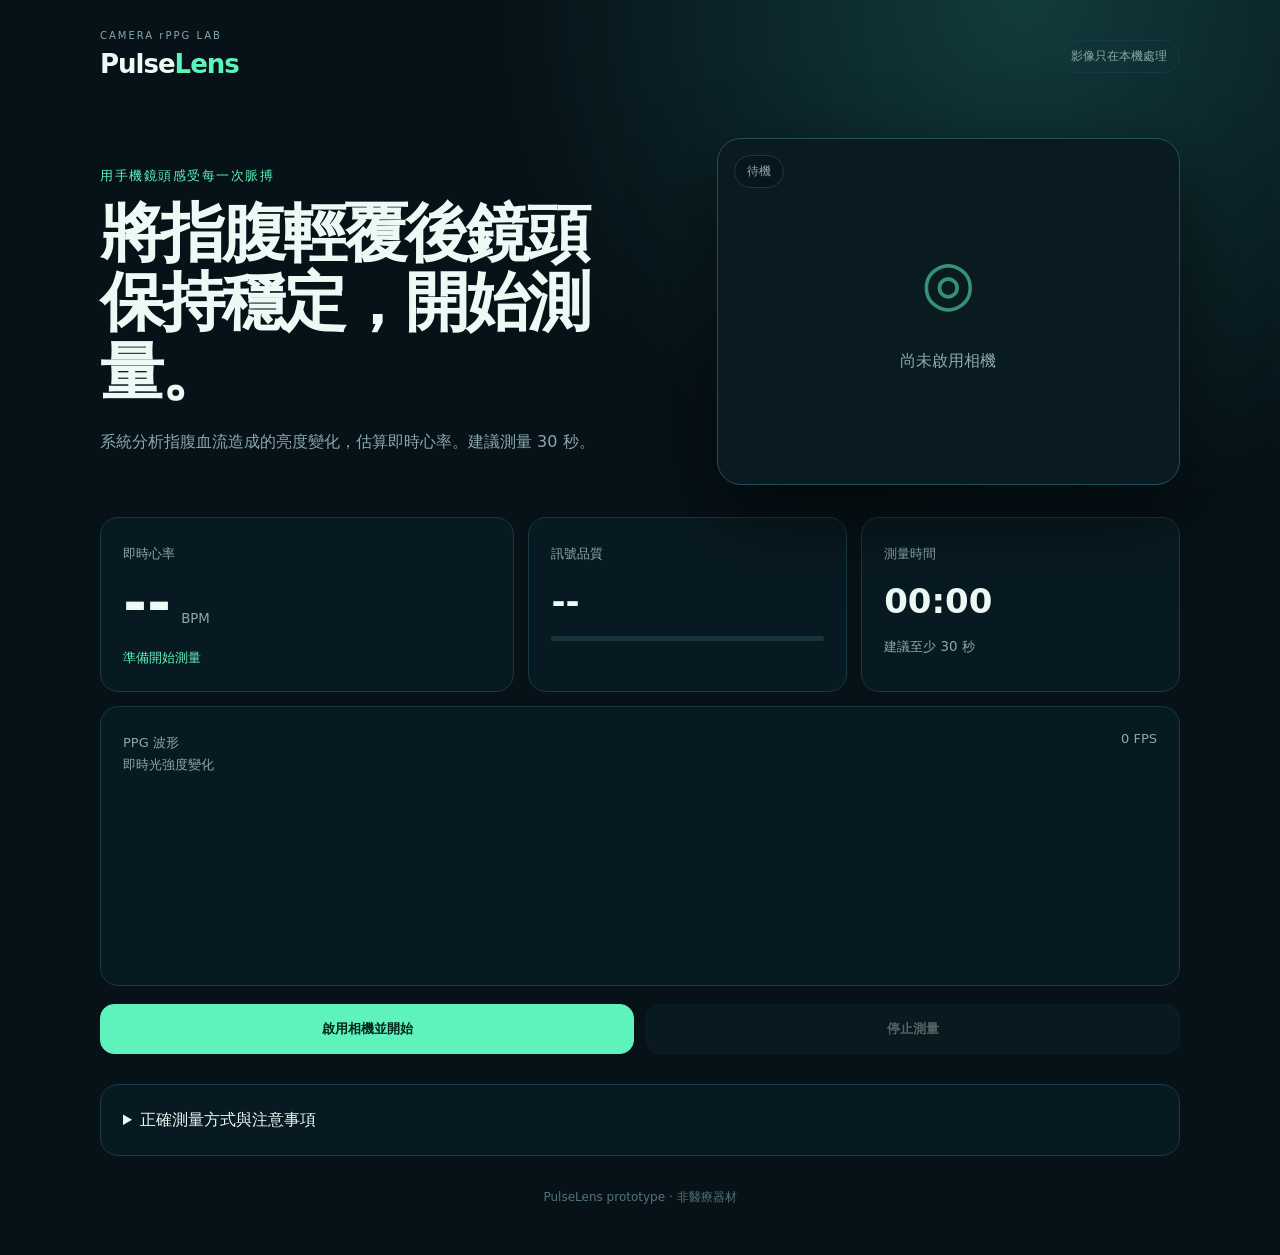
==== index.html @ 61ec3a1b "Initial PulseLens PPG prototype" ====
<!doctype html>
<html lang="zh-Hant">
<head>
  <meta charset="UTF-8" />
  <meta name="viewport" content="width=device-width, initial-scale=1, viewport-fit=cover" />
  <meta name="theme-color" content="#07151b" />
  <title>PulseLens｜手機 PPG 測試</title>
  <link rel="manifest" href="manifest.webmanifest" />
  <link rel="stylesheet" href="styles.css" />
</head>
<body>
  <main class="shell">
    <header>
      <div><span class="eyebrow">CAMERA rPPG LAB</span><h1>Pulse<span>Lens</span></h1></div>
      <span id="privacy" class="pill">影像只在本機處理</span>
    </header>

    <section class="hero">
      <div>
        <p class="kicker">用手機鏡頭感受每一次脈搏</p>
        <h2>將指腹輕覆後鏡頭<br />保持穩定，開始測量。</h2>
        <p class="muted">系統分析指腹血流造成的亮度變化，估算即時心率。建議測量 30 秒。</p>
      </div>
      <div class="camera-card">
        <video id="video" playsinline muted></video>
        <div class="camera-placeholder" id="cameraPlaceholder"><span>◎</span><p>尚未啟用相機</p></div>
        <div class="scanline"></div>
        <span class="live" id="liveBadge">待機</span>
      </div>
    </section>

    <section class="dashboard">
      <article class="metric primary">
        <span>即時心率</span>
        <div><strong id="bpm">--</strong><small>BPM</small></div>
        <p id="status">準備開始測量</p>
      </article>
      <article class="metric"><span>訊號品質</span><strong id="quality">--</strong><div class="meter"><i id="qualityBar"></i></div></article>
      <article class="metric"><span>測量時間</span><strong id="timer">00:00</strong><small>建議至少 30 秒</small></article>
    </section>

    <section class="chart-card">
      <div class="chart-head"><div><span>PPG 波形</span><small>即時光強度變化</small></div><span id="sampleRate">0 FPS</span></div>
      <canvas id="chart"></canvas>
    </section>

    <section class="actions">
      <button id="startBtn" class="primary-btn">啟用相機並開始</button>
      <button id="stopBtn" disabled>停止測量</button>
    </section>

    <details>
      <summary>正確測量方式與注意事項</summary>
      <ol><li>使用後鏡頭，將食指指腹完整覆蓋鏡頭與閃光燈。</li><li>輕輕貼住即可，避免過度施壓造成血流減少。</li><li>手臂靠桌、保持靜止；若手機發熱請立即停止。</li><li>本工具僅供測試與研究，不可用於診斷或取代醫療器材。</li></ol>
    </details>
    <footer>PulseLens prototype · 非醫療器材</footer>
  </main>
  <canvas id="sampler" hidden></canvas>
  <script src="app.js"></script>
</body>
</html>
---- styles.css ----
:root{color-scheme:dark;--bg:#061218;--panel:#0b2028;--line:#173945;--mint:#5ef2bc;--text:#edf9f5;--muted:#89a7ad;--danger:#ff806f}*{box-sizing:border-box}body{margin:0;background:radial-gradient(circle at 80% 0,#123b3c 0,transparent 32%),var(--bg);color:var(--text);font:16px/1.6 system-ui,-apple-system,"Noto Sans TC",sans-serif}.shell{width:min(1080px,calc(100% - 32px));margin:auto;padding:28px 0 48px}header{display:flex;align-items:center;justify-content:space-between;margin-bottom:52px}h1{font-size:26px;margin:0;letter-spacing:-1px}h1 span,.kicker{color:var(--mint)}.eyebrow{display:block;color:var(--muted);font-size:10px;letter-spacing:2px}.pill,.live{border:1px solid var(--line);border-radius:999px;padding:6px 12px;color:var(--muted);font-size:12px}.hero{display:grid;grid-template-columns:1.1fr .9fr;align-items:center;gap:50px}.kicker{font-size:13px;letter-spacing:1.5px;text-transform:uppercase}.hero h2{font-size:clamp(36px,5vw,66px);line-height:1.08;letter-spacing:-3px;margin:12px 0 22px}.muted{color:var(--muted);max-width:570px}.camera-card{position:relative;aspect-ratio:4/3;border:1px solid #22505c;border-radius:24px;overflow:hidden;background:#091b21;box-shadow:0 30px 80px #0008}.camera-card video{width:100%;height:100%;object-fit:cover}.camera-placeholder{position:absolute;inset:0;display:grid;place-content:center;text-align:center;color:var(--muted)}.camera-placeholder span{font-size:62px;color:var(--mint);opacity:.55}.scanline{display:none;position:absolute;left:0;right:0;height:2px;background:var(--mint);box-shadow:0 0 16px var(--mint);animation:scan 2.5s linear infinite}.measuring .scanline{display:block}@keyframes scan{from{top:0}to{top:100%}}.live{position:absolute;top:16px;left:16px;background:#07151bcc}.dashboard{display:grid;grid-template-columns:1.3fr 1fr 1fr;gap:14px;margin:32px 0 14px}.metric,.chart-card,details{background:#091c23cc;border:1px solid var(--line);border-radius:18px;padding:22px}.metric>span,.chart-head span{color:var(--muted);font-size:13px}.metric strong{display:block;font-size:34px;margin:8px 0}.metric.primary div{display:flex;align-items:baseline;gap:10px}.metric.primary strong{font-size:58px;line-height:1}.metric small,.chart-head small{color:var(--muted);display:block}.metric p{color:var(--mint);font-size:13px;margin:8px 0 0}.meter{height:5px;background:#17343d;border-radius:9px;overflow:hidden}.meter i{display:block;height:100%;width:0;background:var(--mint);transition:.3s}.chart-card{padding-bottom:10px}.chart-head{display:flex;justify-content:space-between}.chart-head>span{font-variant-numeric:tabular-nums}#chart{width:100%;height:180px;margin-top:12px}.actions{display:flex;gap:12px;margin:18px 0}.actions button{flex:1;border:1px solid var(--line);border-radius:14px;padding:15px;background:#102831;color:var(--text);font-weight:700;cursor:pointer}.actions .primary-btn{background:var(--mint);color:#03251b;border-color:var(--mint)}button:disabled{opacity:.35;cursor:not-allowed}details{color:var(--muted);margin-top:30px}summary{color:var(--text);cursor:pointer}footer{text-align:center;color:#54727a;font-size:12px;margin-top:32px}@media(max-width:720px){header{margin-bottom:28px}.pill{display:none}.hero{grid-template-columns:1fr;gap:24px}.hero h2{letter-spacing:-2px}.camera-card{order:-1}.dashboard{grid-template-columns:1fr 1fr}.metric.primary{grid-column:1/-1}.shell{width:min(100% - 24px,1080px)}}
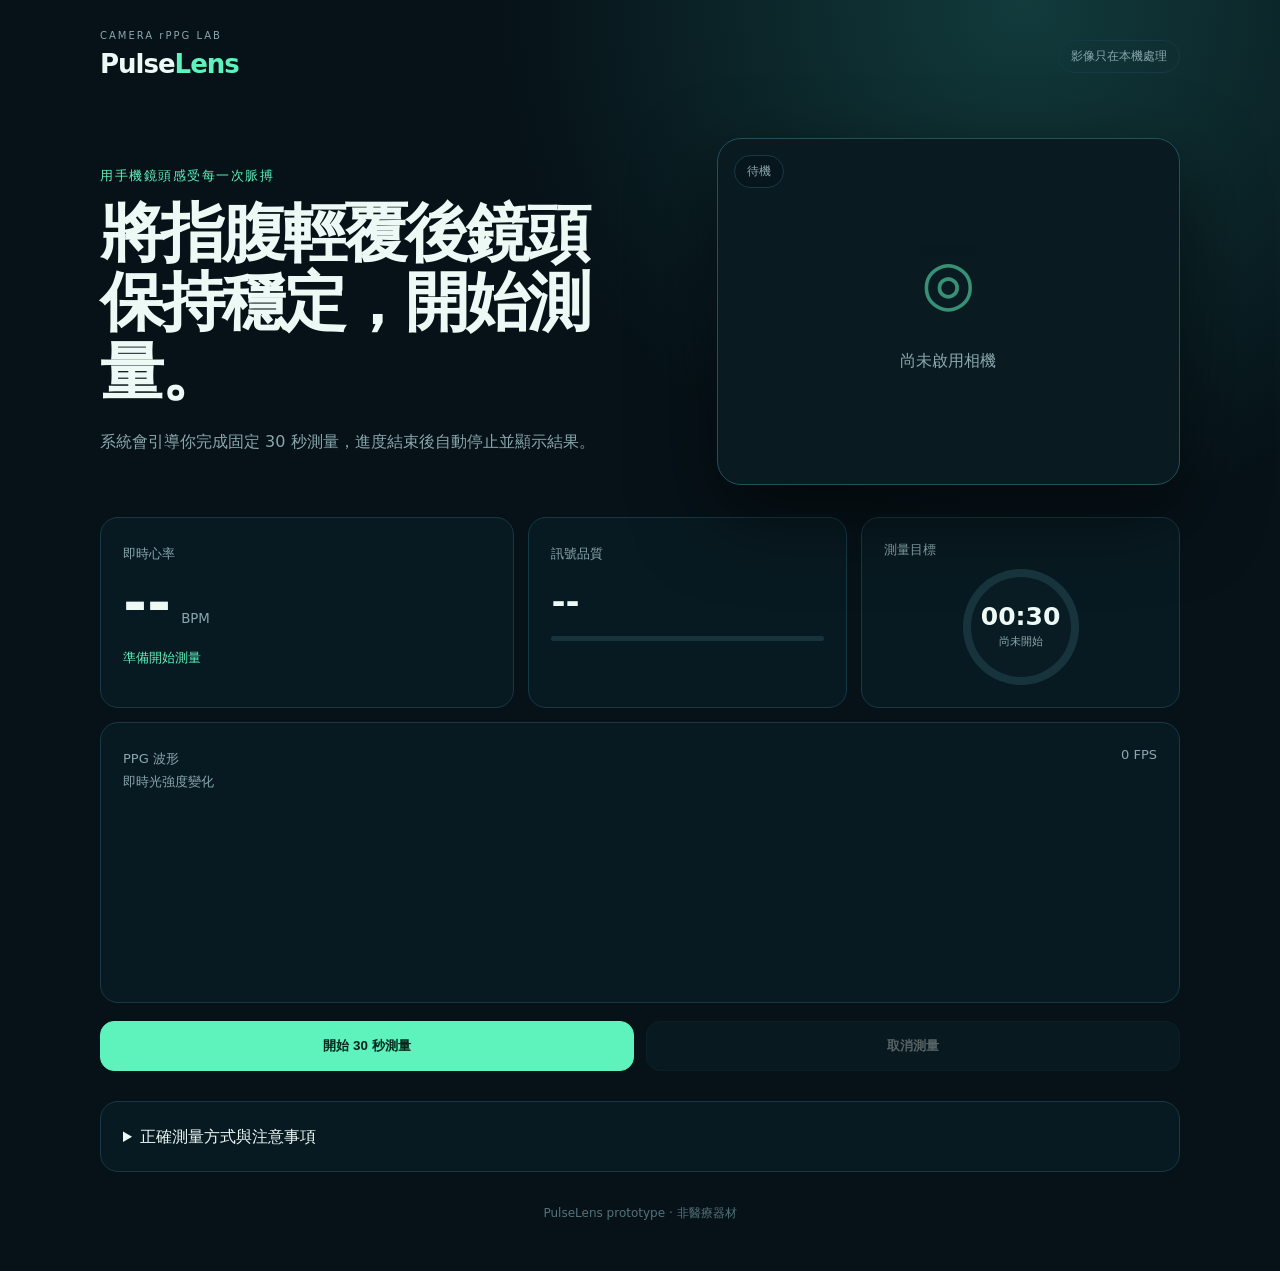
==== commit dca1e03b: "Add guided 30-second measurement" ====
--- a/index.html
+++ b/index.html
@@ -7,6 +7,7 @@
   <title>PulseLens｜手機 PPG 測試</title>
   <link rel="manifest" href="manifest.webmanifest" />
   <link rel="stylesheet" href="styles.css" />
+  <link rel="stylesheet" href="progress.css" />
 </head>
 <body>
   <main class="shell">
@@ -19,7 +20,7 @@
       <div>
         <p class="kicker">用手機鏡頭感受每一次脈搏</p>
         <h2>將指腹輕覆後鏡頭<br />保持穩定，開始測量。</h2>
-        <p class="muted">系統分析指腹血流造成的亮度變化，估算即時心率。建議測量 30 秒。</p>
+        <p class="muted">系統會引導你完成固定 30 秒測量，進度結束後自動停止並顯示結果。</p>
       </div>
       <div class="camera-card">
         <video id="video" playsinline muted></video>
@@ -36,7 +37,12 @@
         <p id="status">準備開始測量</p>
       </article>
       <article class="metric"><span>訊號品質</span><strong id="quality">--</strong><div class="meter"><i id="qualityBar"></i></div></article>
-      <article class="metric"><span>測量時間</span><strong id="timer">00:00</strong><small>建議至少 30 秒</small></article>
+      <article class="metric goal-metric">
+        <span>測量目標</span>
+        <div class="goal-ring" id="goalRing" style="--progress:0deg">
+          <div><strong id="timer">00:30</strong><small id="phase">尚未開始</small></div>
+        </div>
+      </article>
     </section>
 
     <section class="chart-card">
@@ -45,8 +51,8 @@
     </section>
 
     <section class="actions">
-      <button id="startBtn" class="primary-btn">啟用相機並開始</button>
-      <button id="stopBtn" disabled>停止測量</button>
+      <button id="startBtn" class="primary-btn">開始 30 秒測量</button>
+      <button id="stopBtn" disabled>取消測量</button>
     </section>
 
     <details>
--- a/progress.css
+++ b/progress.css
@@ -0,0 +1,8 @@
+.goal-metric{display:flex;flex-direction:column}
+.goal-ring{--progress:0deg;width:116px;height:116px;margin:8px auto 0;border-radius:50%;display:grid;place-items:center;background:conic-gradient(var(--mint) var(--progress),#17343d 0);position:relative;transition:background .2s linear}
+.goal-ring:before{content:"";position:absolute;inset:8px;border-radius:50%;background:#091c23}
+.goal-ring>div{position:relative;text-align:center}
+.goal-ring strong{font-size:25px;line-height:1;margin:0;font-variant-numeric:tabular-nums}
+.goal-ring small{font-size:11px;margin-top:4px}
+.goal-ring.complete{background:var(--mint);box-shadow:0 0 24px #5ef2bc55}
+.goal-ring.complete small{color:var(--mint)}
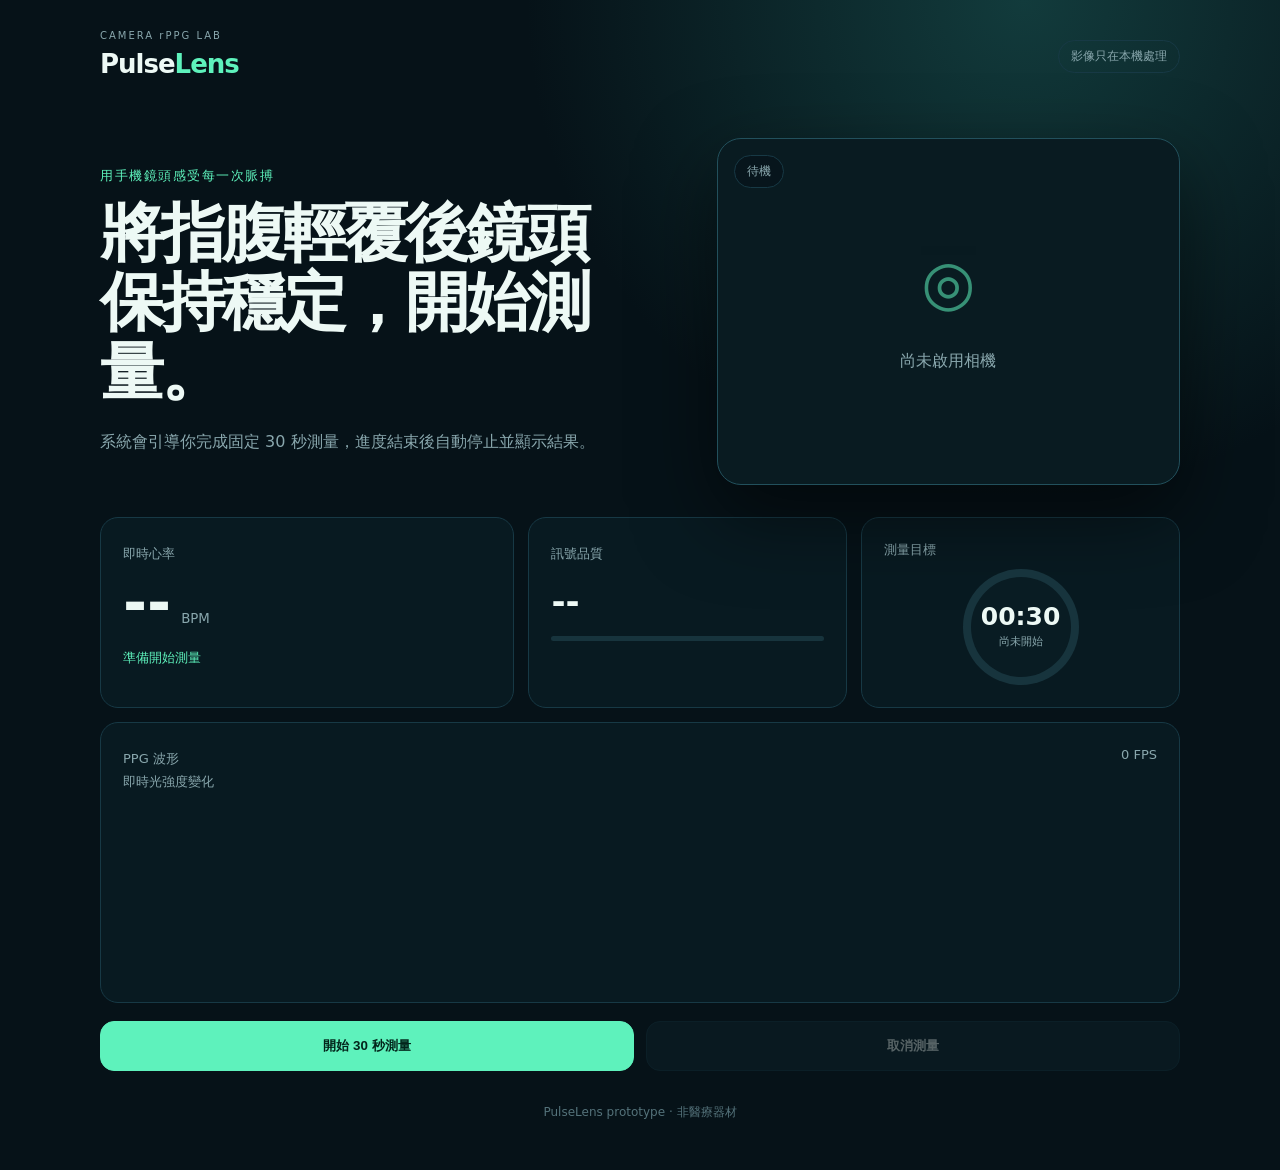
==== commit 0d2e69ae: "Show measurement instructions before camera access" ====
--- a/index.html
+++ b/index.html
@@ -55,12 +55,24 @@
       <button id="stopBtn" disabled>取消測量</button>
     </section>
 
-    <details>
-      <summary>正確測量方式與注意事項</summary>
-      <ol><li>使用後鏡頭，將食指指腹完整覆蓋鏡頭與閃光燈。</li><li>輕輕貼住即可，避免過度施壓造成血流減少。</li><li>手臂靠桌、保持靜止；若手機發熱請立即停止。</li><li>本工具僅供測試與研究，不可用於診斷或取代醫療器材。</li></ol>
-    </details>
     <footer>PulseLens prototype · 非醫療器材</footer>
   </main>
+  <dialog id="instructionDialog" aria-labelledby="instructionTitle">
+    <div class="notice-icon">◎</div>
+    <span class="notice-label">開始前請先閱讀</span>
+    <h2 id="instructionTitle">正確測量方式與注意事項</h2>
+    <ol class="instruction-list">
+      <li><strong>完整覆蓋</strong><span>使用後鏡頭，將食指指腹完整覆蓋鏡頭與閃光燈。</span></li>
+      <li><strong>輕輕貼住</strong><span>避免過度施壓，否則可能造成指尖血流減少。</span></li>
+      <li><strong>保持穩定</strong><span>手臂靠桌並保持不動，直到 30 秒進度完成。</span></li>
+      <li><strong>注意溫度</strong><span>若手機或手指感到過熱，請立即取消測量。</span></li>
+    </ol>
+    <p class="medical-note">本工具僅供測試與研究，不可用於診斷或取代醫療器材。</p>
+    <div class="dialog-actions">
+      <button id="dismissInstructions" type="button">稍後再測</button>
+      <button id="confirmInstructions" class="primary-btn" type="button">我知道了，開始測量</button>
+    </div>
+  </dialog>
   <canvas id="sampler" hidden></canvas>
   <script src="app.js"></script>
 </body>
--- a/progress.css
+++ b/progress.css
@@ -6,3 +6,15 @@
 .goal-ring small{font-size:11px;margin-top:4px}
 .goal-ring.complete{background:var(--mint);box-shadow:0 0 24px #5ef2bc55}
 .goal-ring.complete small{color:var(--mint)}
+dialog{width:min(560px,calc(100% - 28px));max-height:calc(100dvh - 28px);overflow:auto;border:1px solid #286070;border-radius:24px;padding:28px;background:#091c23;color:var(--text);box-shadow:0 32px 100px #000c}
+dialog::backdrop{background:#020a0ecc;backdrop-filter:blur(7px)}
+.notice-icon{width:52px;height:52px;display:grid;place-items:center;border-radius:50%;background:#123b3c;color:var(--mint);font-size:30px;margin-bottom:14px}
+.notice-label{color:var(--mint);font-size:12px;letter-spacing:1.5px}
+dialog h2{font-size:25px;line-height:1.25;margin:7px 0 20px}
+.instruction-list{list-style:none;padding:0;margin:0;display:grid;gap:10px;counter-reset:step}
+.instruction-list li{counter-increment:step;display:grid;grid-template-columns:34px 1fr;column-gap:12px;padding:12px;border:1px solid var(--line);border-radius:13px;background:#0d252d}
+.instruction-list li:before{content:counter(step);grid-row:1/3;width:30px;height:30px;display:grid;place-items:center;border-radius:50%;background:var(--mint);color:#03251b;font-weight:800}
+.instruction-list strong{font-size:14px}.instruction-list span{color:var(--muted);font-size:13px}
+.medical-note{color:#e7b27b;background:#332719;border:1px solid #684c2b;border-radius:12px;padding:10px 12px;font-size:12px}
+.dialog-actions{display:grid;grid-template-columns:1fr 1.6fr;gap:10px;margin-top:18px}.dialog-actions button{border:1px solid var(--line);border-radius:12px;padding:13px;background:#102831;color:var(--text);font-weight:700}.dialog-actions .primary-btn{background:var(--mint);border-color:var(--mint);color:#03251b}
+@media(max-width:520px){dialog{padding:22px}.dialog-actions{grid-template-columns:1fr}.dialog-actions .primary-btn{order:-1}}
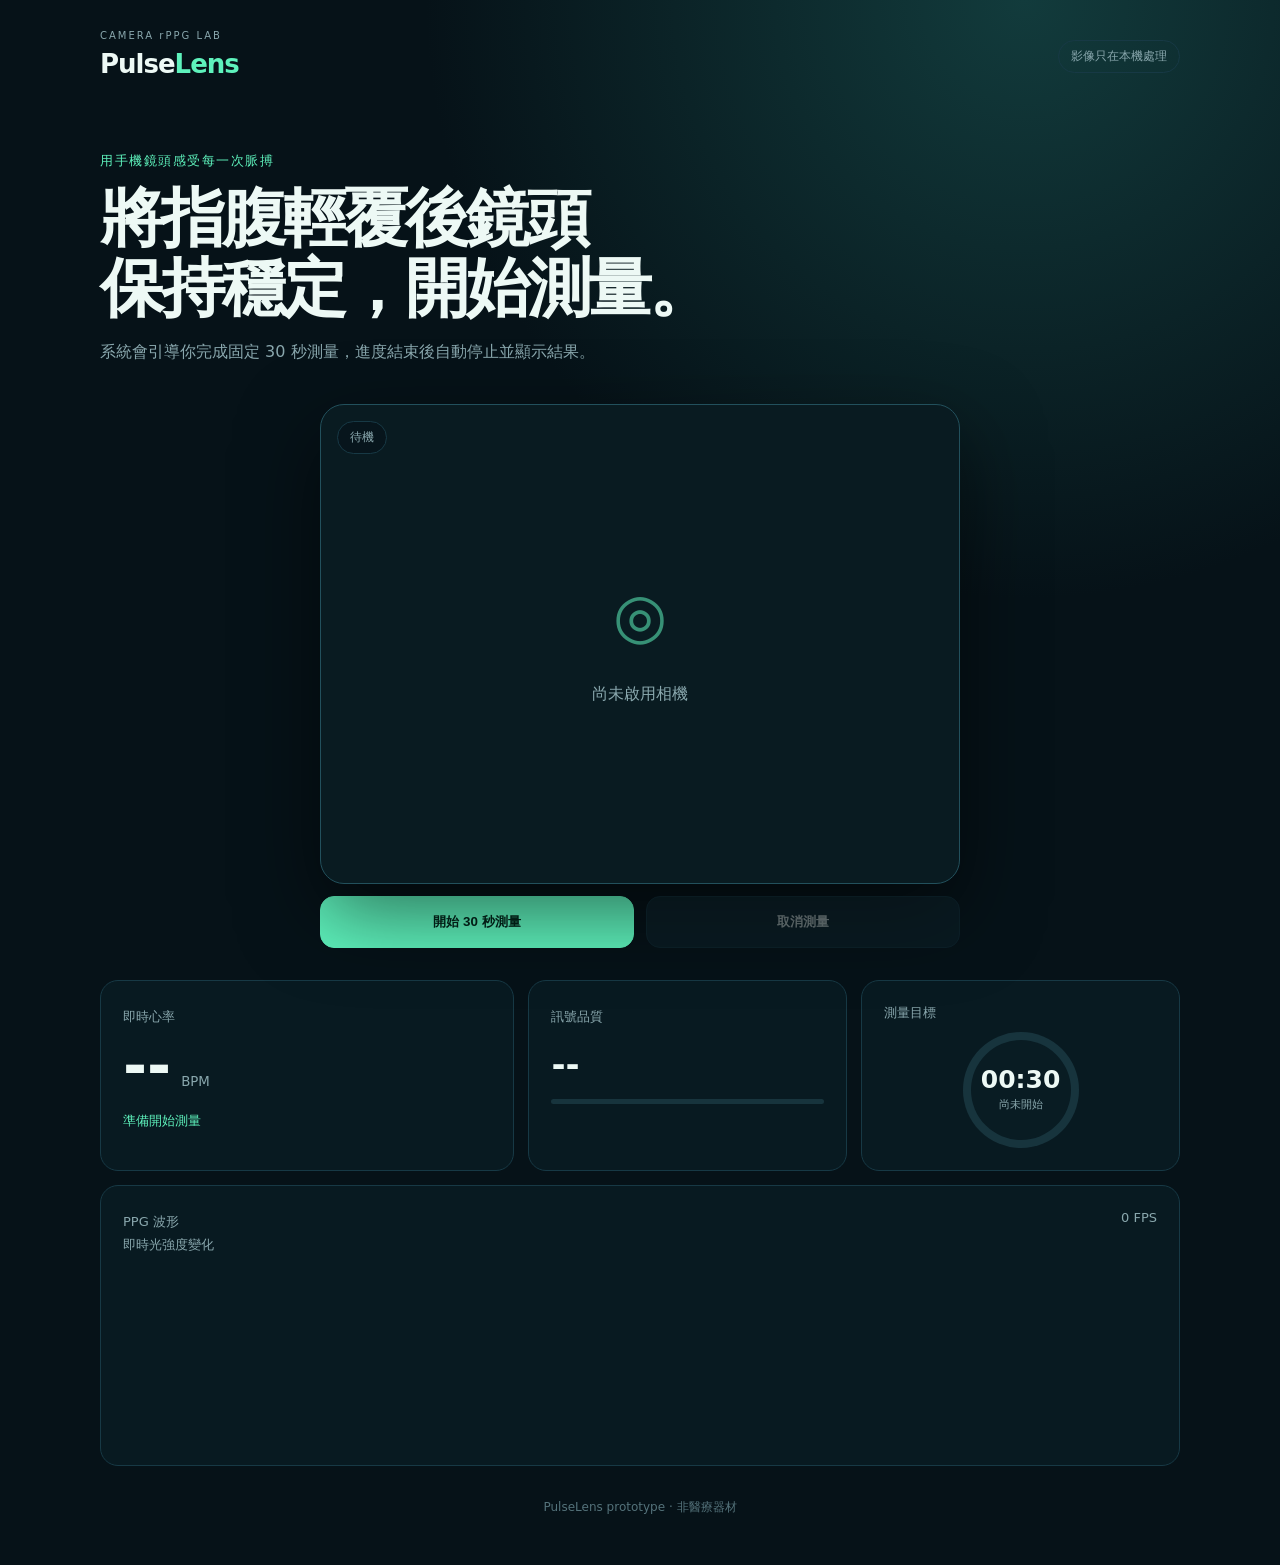
==== commit ac471958: "Move measurement guidance and controls above metrics" ====
--- a/index.html
+++ b/index.html
@@ -17,16 +17,22 @@
     </header>
 
     <section class="hero">
-      <div>
+      <div class="hero-copy">
         <p class="kicker">用手機鏡頭感受每一次脈搏</p>
         <h2>將指腹輕覆後鏡頭<br />保持穩定，開始測量。</h2>
         <p class="muted">系統會引導你完成固定 30 秒測量，進度結束後自動停止並顯示結果。</p>
       </div>
-      <div class="camera-card">
-        <video id="video" playsinline muted></video>
-        <div class="camera-placeholder" id="cameraPlaceholder"><span>◎</span><p>尚未啟用相機</p></div>
-        <div class="scanline"></div>
-        <span class="live" id="liveBadge">待機</span>
+      <div class="camera-panel">
+        <div class="camera-card">
+          <video id="video" playsinline muted></video>
+          <div class="camera-placeholder" id="cameraPlaceholder"><span>◎</span><p>尚未啟用相機</p></div>
+          <div class="scanline"></div>
+          <span class="live" id="liveBadge">待機</span>
+        </div>
+        <section class="actions camera-actions">
+          <button id="startBtn" class="primary-btn">開始 30 秒測量</button>
+          <button id="stopBtn" disabled>取消測量</button>
+        </section>
       </div>
     </section>
 
@@ -50,9 +56,13 @@
       <canvas id="chart"></canvas>
     </section>
 
-    <section class="actions">
-      <button id="startBtn" class="primary-btn">開始 30 秒測量</button>
-      <button id="stopBtn" disabled>取消測量</button>
+    <section class="result-card" id="resultCard" hidden aria-live="polite">
+      <div class="result-heading"><div><span>MEASUREMENT COMPLETE</span><h2>本次測量結果</h2></div><span class="result-check">✓</span></div>
+      <div class="result-grid">
+        <article><span>脈搏</span><div><strong id="resultPulse">--</strong><small>BPM</small></div><p>30 秒穩定讀值</p></article>
+        <article><span>心律</span><strong id="resultRhythm">--</strong><p id="rhythmNote">PPG 短期規律度</p></article>
+      </div>
+      <p class="result-disclaimer">心律結果僅反映本次相機 PPG 的脈搏規律度，不等同心電圖，也不能診斷心律不整。</p>
     </section>
 
     <footer>PulseLens prototype · 非醫療器材</footer>
--- a/progress.css
+++ b/progress.css
@@ -18,3 +18,9 @@
 .medical-note{color:#e7b27b;background:#332719;border:1px solid #684c2b;border-radius:12px;padding:10px 12px;font-size:12px}
 .dialog-actions{display:grid;grid-template-columns:1fr 1.6fr;gap:10px;margin-top:18px}.dialog-actions button{border:1px solid var(--line);border-radius:12px;padding:13px;background:#102831;color:var(--text);font-weight:700}.dialog-actions .primary-btn{background:var(--mint);border-color:var(--mint);color:#03251b}
 @media(max-width:520px){dialog{padding:22px}.dialog-actions{grid-template-columns:1fr}.dialog-actions .primary-btn{order:-1}}
+.result-card{margin:24px 0;background:linear-gradient(135deg,#0d292f,#091c23);border:1px solid #2a665e;border-radius:20px;padding:24px;box-shadow:0 20px 60px #0005}
+.result-card[hidden]{display:none}.result-heading{display:flex;justify-content:space-between;align-items:center}.result-heading span{color:var(--mint);font-size:11px;letter-spacing:1.5px}.result-heading h2{margin:3px 0 16px;font-size:25px}.result-check{width:42px;height:42px;display:grid;place-items:center;border-radius:50%;background:var(--mint);color:#03251b!important;font-size:22px!important}
+.result-grid{display:grid;grid-template-columns:1fr 1fr;gap:12px}.result-grid article{background:#07181e;border:1px solid var(--line);border-radius:16px;padding:18px}.result-grid article>span,.result-grid p{color:var(--muted);font-size:12px}.result-grid article>div{display:flex;align-items:baseline;gap:8px}.result-grid strong{font-size:32px;color:var(--text)}.result-grid small{color:var(--muted)}.result-grid p{margin:4px 0 0}.result-disclaimer{color:#78979e;font-size:11px;margin:14px 0 0}
+@media(max-width:520px){.result-grid{grid-template-columns:1fr}}
+.hero{grid-template-columns:1fr!important;gap:24px!important}.hero-copy{width:min(760px,100%)}.hero-copy h2{margin-bottom:14px}.camera-panel{width:min(640px,100%);margin:0 auto}.camera-actions{margin:12px 0 0}.camera-actions button{min-height:52px}
+@media(max-width:720px){.camera-card{order:initial!important}.hero-copy h2{font-size:clamp(34px,11vw,50px)}.camera-actions{display:grid;grid-template-columns:1fr}.camera-actions button{width:100%}}
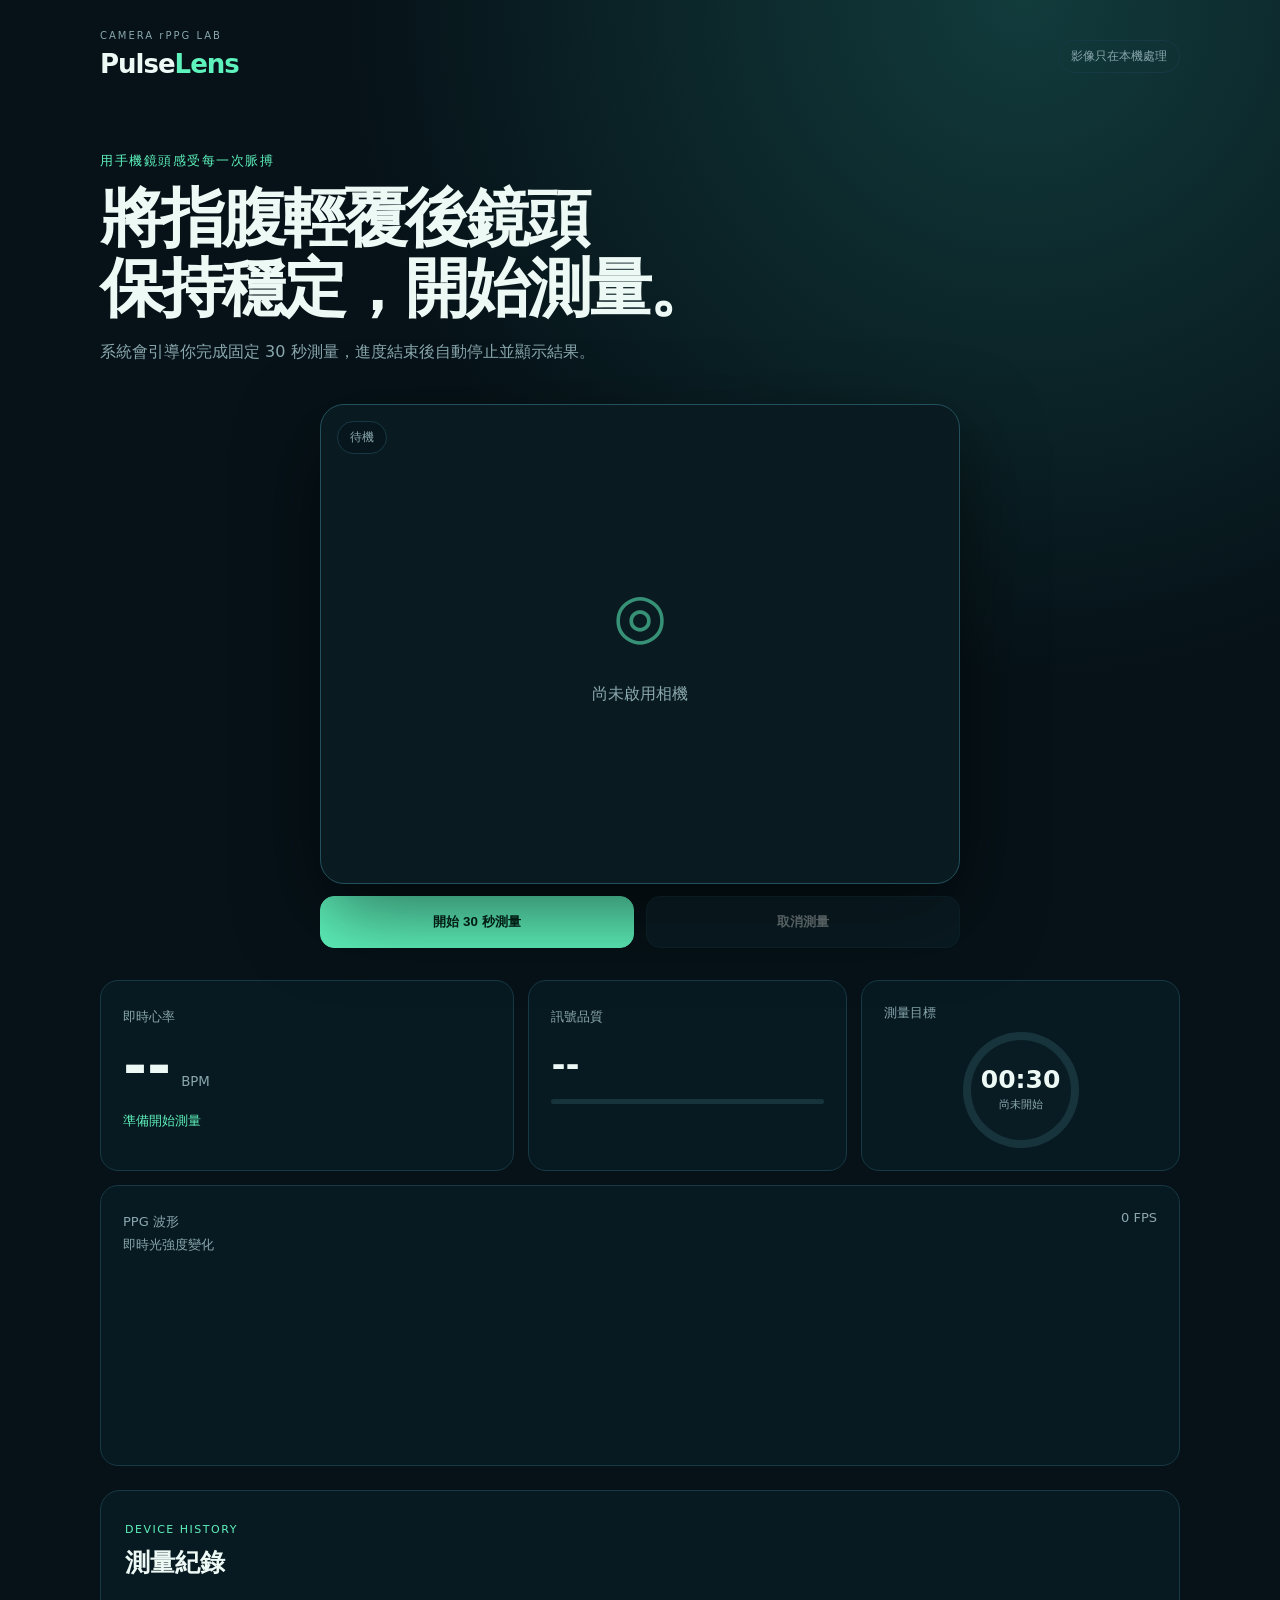
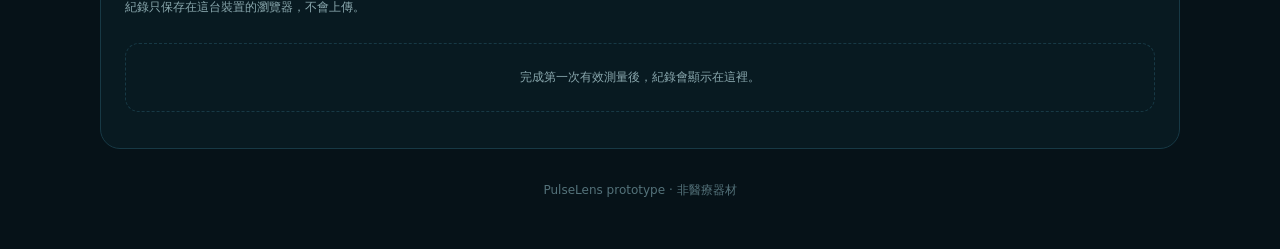
==== commit 64356136: "Add private on-device measurement history" ====
--- a/index.html
+++ b/index.html
@@ -65,6 +65,16 @@
       <p class="result-disclaimer">心律結果僅反映本次相機 PPG 的脈搏規律度，不等同心電圖，也不能診斷心律不整。</p>
     </section>
 
+    <section class="history-card" aria-labelledby="historyTitle">
+      <div class="history-heading">
+        <div><span>DEVICE HISTORY</span><h2 id="historyTitle">測量紀錄</h2></div>
+        <button id="clearHistory" type="button" hidden>清除全部</button>
+      </div>
+      <p class="history-privacy">紀錄只保存在這台裝置的瀏覽器，不會上傳。</p>
+      <div id="historyList" class="history-list"></div>
+      <p id="historyEmpty" class="history-empty">完成第一次有效測量後，紀錄會顯示在這裡。</p>
+    </section>
+
     <footer>PulseLens prototype · 非醫療器材</footer>
   </main>
   <dialog id="instructionDialog" aria-labelledby="instructionTitle">
@@ -83,6 +93,21 @@
       <button id="confirmInstructions" class="primary-btn" type="button">我知道了，開始測量</button>
     </div>
   </dialog>
+  <dialog id="qualityDialog" aria-labelledby="qualityTitle">
+    <div class="notice-icon warning-icon">!</div>
+    <span class="notice-label warning-label">測量已自動停止</span>
+    <h2 id="qualityTitle">訊號不穩定，請重新測量</h2>
+    <p class="quality-message">系統無法取得足夠的有效脈搏訊號，因此不會產生本次結果。</p>
+    <ul class="quality-tips">
+      <li>確認指腹完整覆蓋鏡頭與閃光燈</li>
+      <li>減輕按壓力道，手臂靠桌保持靜止</li>
+      <li>擦拭鏡頭，並取下可能遮住閃光燈的手機殼</li>
+    </ul>
+    <div class="dialog-actions">
+      <button id="dismissQuality" type="button">稍後再測</button>
+      <button id="retryMeasurement" class="primary-btn" type="button">重新開始測量</button>
+    </div>
+  </dialog>
   <canvas id="sampler" hidden></canvas>
   <script src="app.js"></script>
 </body>
--- a/progress.css
+++ b/progress.css
@@ -24,3 +24,7 @@
 @media(max-width:520px){.result-grid{grid-template-columns:1fr}}
 .hero{grid-template-columns:1fr!important;gap:24px!important}.hero-copy{width:min(760px,100%)}.hero-copy h2{margin-bottom:14px}.camera-panel{width:min(640px,100%);margin:0 auto}.camera-actions{margin:12px 0 0}.camera-actions button{min-height:52px}
 @media(max-width:720px){.camera-card{order:initial!important}.hero-copy h2{font-size:clamp(34px,11vw,50px)}.camera-actions{display:grid;grid-template-columns:1fr}.camera-actions button{width:100%}}
+.camera-placeholder[hidden],.camera-card.measuring .camera-placeholder{display:none!important;visibility:hidden!important;pointer-events:none!important}
+.goal-ring.failed{background:var(--danger);box-shadow:0 0 22px #ff806f55}.warning-icon{background:#3d211e;color:var(--danger)}.warning-label{color:var(--danger)}.quality-message{color:var(--muted)}.quality-tips{padding-left:22px;color:var(--text);font-size:14px}.quality-tips li{margin:8px 0}
+.history-card{margin:24px 0;background:#091c23cc;border:1px solid var(--line);border-radius:20px;padding:24px}.history-heading{display:flex;align-items:center;justify-content:space-between}.history-heading span{color:var(--mint);font-size:11px;letter-spacing:1.5px}.history-heading h2{font-size:25px;margin:3px 0}.history-heading button{border:1px solid var(--line);border-radius:10px;padding:8px 12px;background:#102831;color:var(--muted)}.history-privacy,.history-empty{color:var(--muted);font-size:12px}.history-empty{text-align:center;padding:24px 10px;border:1px dashed var(--line);border-radius:14px}.history-empty[hidden]{display:none}.history-list{display:grid;gap:10px;margin-top:14px}.history-item{display:grid;grid-template-columns:1.2fr 1fr 1fr;align-items:center;gap:12px;padding:14px 16px;border:1px solid var(--line);border-radius:14px;background:#07181e}.history-item time{color:var(--muted);font-size:12px}.history-item div{display:grid;grid-template-columns:auto auto 1fr;align-items:baseline;gap:5px}.history-item span,.history-item small{color:var(--muted);font-size:11px}.history-item strong{font-size:20px}
+@media(max-width:620px){.history-item{grid-template-columns:1fr 1fr}.history-item time{grid-column:1/-1}.history-item div{grid-template-columns:1fr}.history-item small{margin-top:-5px}}
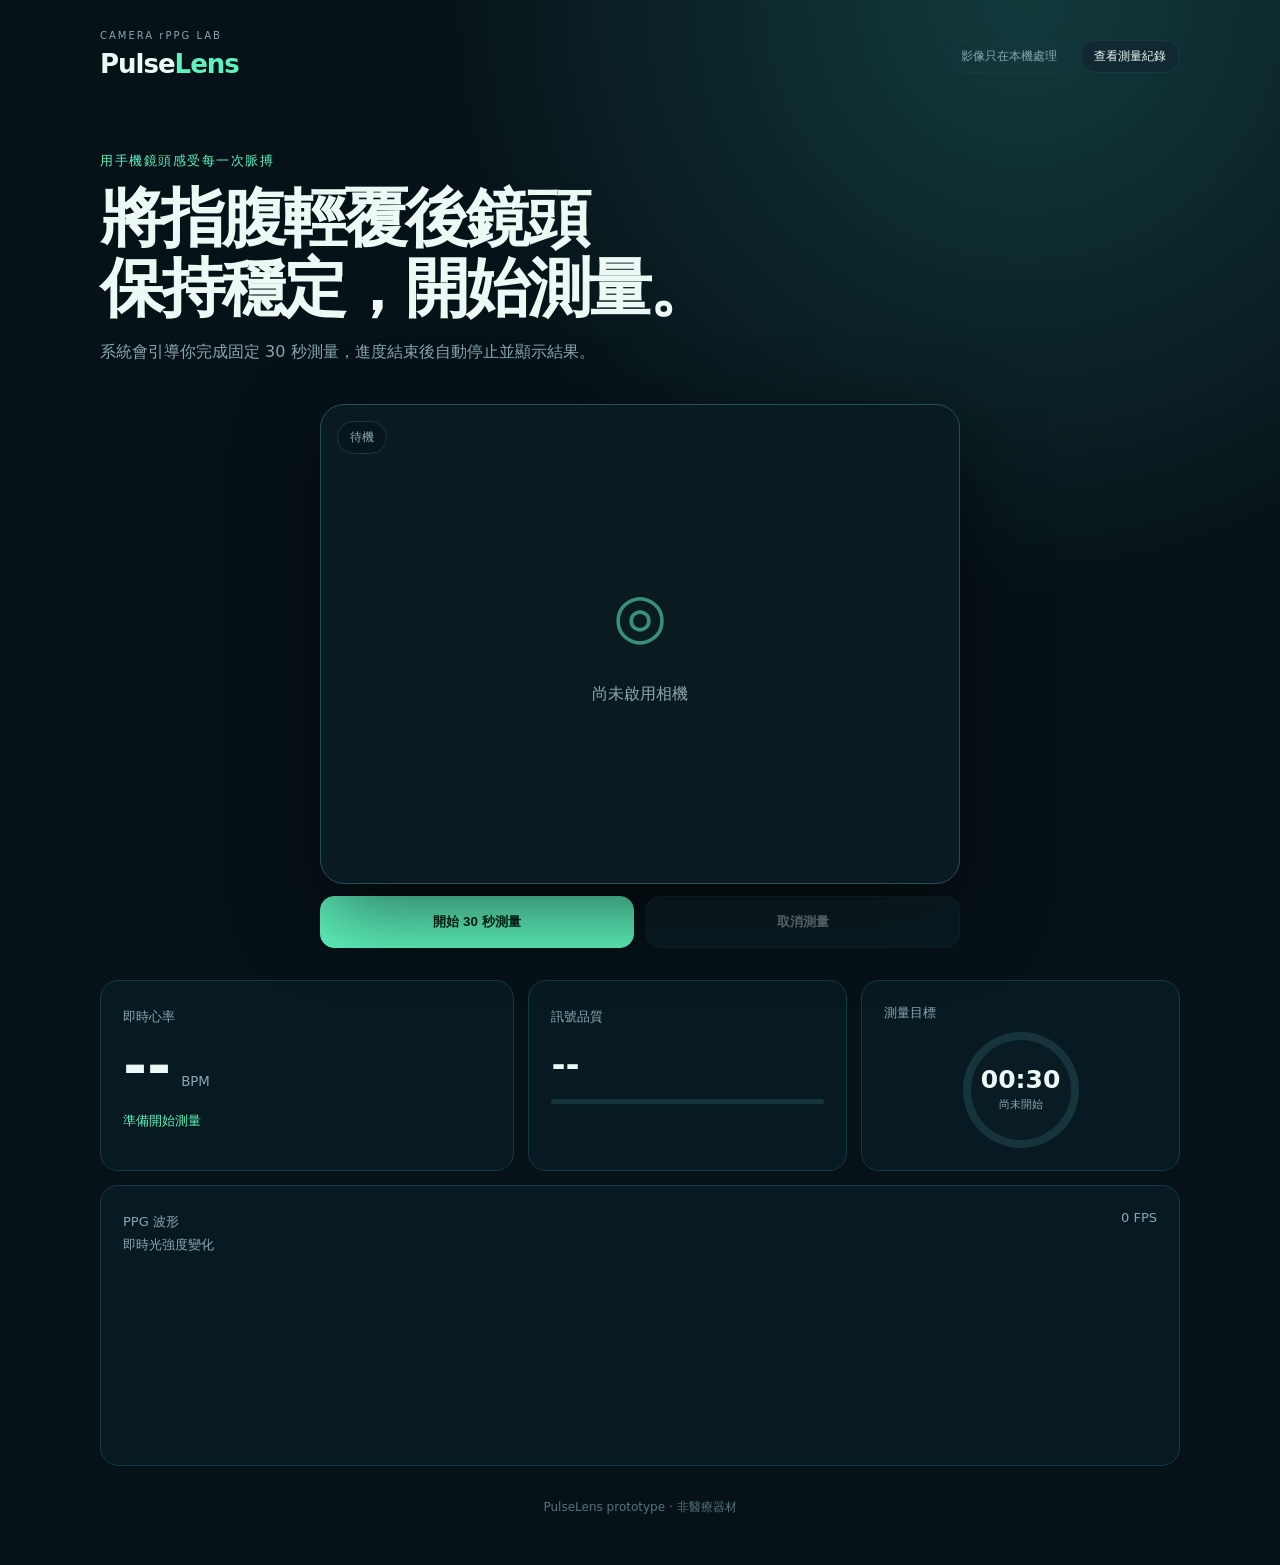
==== commit 5259adcb: "Move measurement history to a dedicated page" ====
--- a/index.html
+++ b/index.html
@@ -13,7 +13,7 @@
   <main class="shell">
     <header>
       <div><span class="eyebrow">CAMERA rPPG LAB</span><h1>Pulse<span>Lens</span></h1></div>
-      <span id="privacy" class="pill">影像只在本機處理</span>
+      <div class="header-actions"><span id="privacy" class="pill">影像只在本機處理</span><a class="history-link" href="history.html">查看測量紀錄</a></div>
     </header>
 
     <section class="hero">
@@ -65,16 +65,6 @@
       <p class="result-disclaimer">心律結果僅反映本次相機 PPG 的脈搏規律度，不等同心電圖，也不能診斷心律不整。</p>
     </section>
 
-    <section class="history-card" aria-labelledby="historyTitle">
-      <div class="history-heading">
-        <div><span>DEVICE HISTORY</span><h2 id="historyTitle">測量紀錄</h2></div>
-        <button id="clearHistory" type="button" hidden>清除全部</button>
-      </div>
-      <p class="history-privacy">紀錄只保存在這台裝置的瀏覽器，不會上傳。</p>
-      <div id="historyList" class="history-list"></div>
-      <p id="historyEmpty" class="history-empty">完成第一次有效測量後，紀錄會顯示在這裡。</p>
-    </section>
-
     <footer>PulseLens prototype · 非醫療器材</footer>
   </main>
   <dialog id="instructionDialog" aria-labelledby="instructionTitle">
--- a/progress.css
+++ b/progress.css
@@ -28,3 +28,5 @@
 .goal-ring.failed{background:var(--danger);box-shadow:0 0 22px #ff806f55}.warning-icon{background:#3d211e;color:var(--danger)}.warning-label{color:var(--danger)}.quality-message{color:var(--muted)}.quality-tips{padding-left:22px;color:var(--text);font-size:14px}.quality-tips li{margin:8px 0}
 .history-card{margin:24px 0;background:#091c23cc;border:1px solid var(--line);border-radius:20px;padding:24px}.history-heading{display:flex;align-items:center;justify-content:space-between}.history-heading span{color:var(--mint);font-size:11px;letter-spacing:1.5px}.history-heading h2{font-size:25px;margin:3px 0}.history-heading button{border:1px solid var(--line);border-radius:10px;padding:8px 12px;background:#102831;color:var(--muted)}.history-privacy,.history-empty{color:var(--muted);font-size:12px}.history-empty{text-align:center;padding:24px 10px;border:1px dashed var(--line);border-radius:14px}.history-empty[hidden]{display:none}.history-list{display:grid;gap:10px;margin-top:14px}.history-item{display:grid;grid-template-columns:1.2fr 1fr 1fr;align-items:center;gap:12px;padding:14px 16px;border:1px solid var(--line);border-radius:14px;background:#07181e}.history-item time{color:var(--muted);font-size:12px}.history-item div{display:grid;grid-template-columns:auto auto 1fr;align-items:baseline;gap:5px}.history-item span,.history-item small{color:var(--muted);font-size:11px}.history-item strong{font-size:20px}
 @media(max-width:620px){.history-item{grid-template-columns:1fr 1fr}.history-item time{grid-column:1/-1}.history-item div{grid-template-columns:1fr}.history-item small{margin-top:-5px}}
+.header-actions{display:flex;align-items:center;gap:10px}.history-link,.back-link{display:inline-flex;align-items:center;justify-content:center;border:1px solid var(--line);border-radius:999px;padding:6px 13px;color:var(--text);font-size:12px;text-decoration:none;background:#102831}.history-link:hover,.back-link:hover{border-color:var(--mint);color:var(--mint)}.history-page{width:min(820px,calc(100% - 24px))}.history-page header{margin-bottom:28px}.history-page .history-card{margin-top:0}.history-page-intro{margin-bottom:24px}.history-page-intro h1{font-size:clamp(34px,7vw,56px);letter-spacing:-2px;margin:6px 0}.history-page-intro p{color:var(--muted)}
+@media(max-width:720px){.header-actions .pill{display:none}.history-link{padding:7px 11px}}
